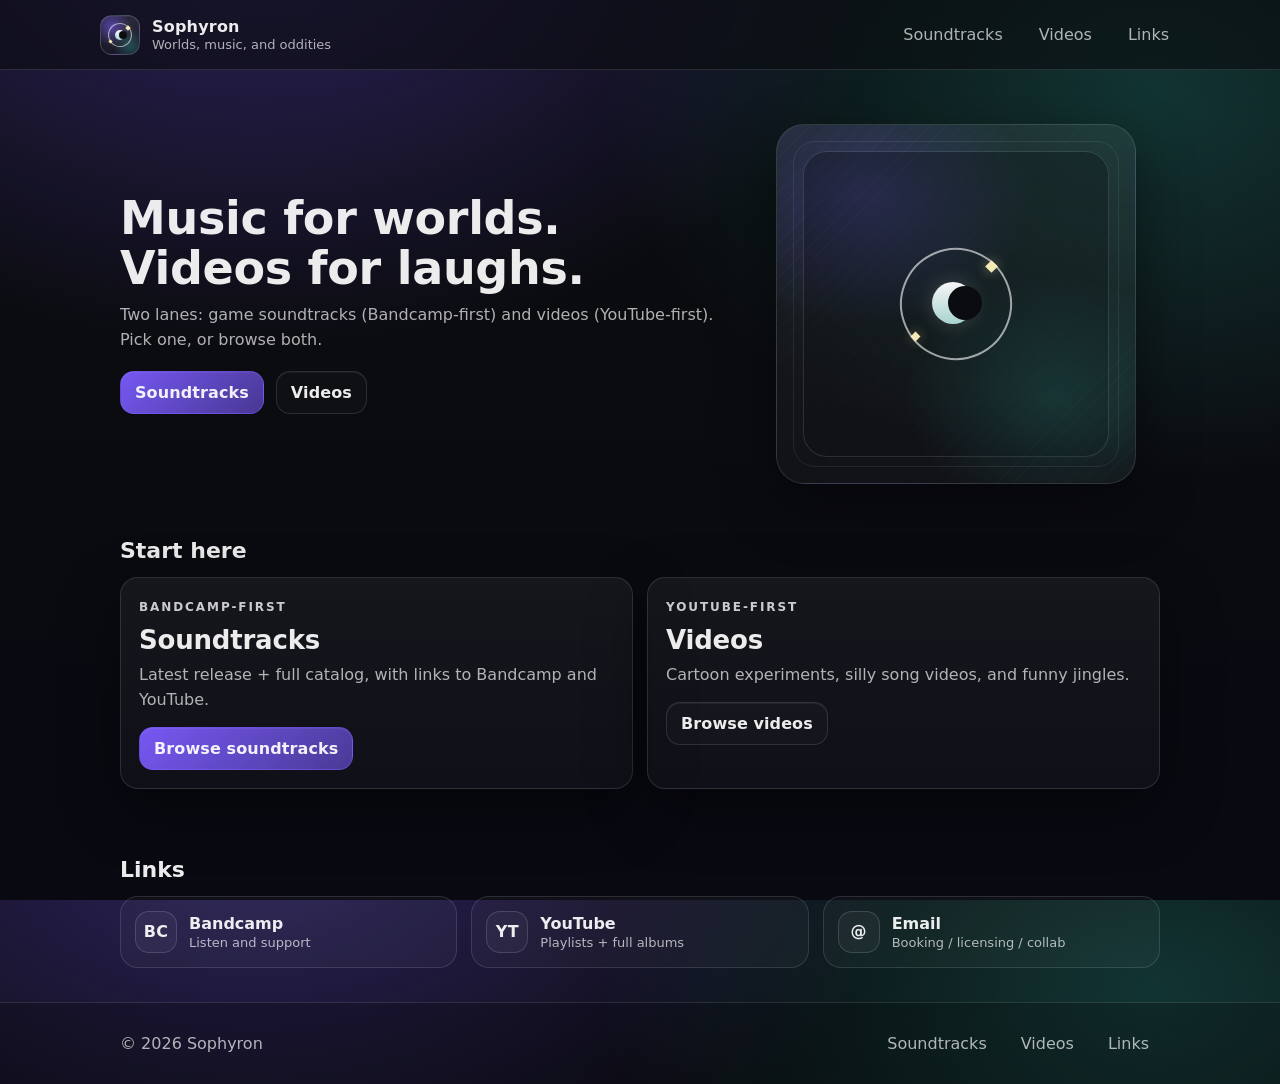
==== index.html @ 650008aa "Cleanup of temp/debug text" ====
<!doctype html>
<html lang="en">
  <head>
    <meta charset="utf-8" />
    <meta name="viewport" content="width=device-width, initial-scale=1" />
    <title>Sophyron — Creator Hub</title>
    <meta
      name="description"
      content="A small creator hub for soundtracks and videos. Find the latest release, browse the catalog, and watch experiments, songs, and jingles."
    />

    <meta property="og:title" content="Sophyron — Creator Hub" />
    <meta
      property="og:description"
      content="A small creator hub for soundtracks and videos. Find the latest release, browse the catalog, and watch experiments, songs, and jingles."
    />
    <meta property="og:type" content="website" />
    <meta property="og:image" content="assets/og-image.svg" />

    <link rel="icon" href="assets/favicon.svg" />
    <link rel="stylesheet" href="styles.css" />
  </head>
  <body>
    <a class="skip-link" href="#main">Skip to content</a>

    <header class="site-header">
      <div class="container header-inner">
        <div class="brand">
          <div class="brand-mark" aria-hidden="true">
            <span class="brand-glyph">
              <span class="brand-glyph-orbit"></span>
              <span class="brand-glyph-moon"></span>
              <span class="brand-glyph-star brand-glyph-star-a"></span>
              <span class="brand-glyph-star brand-glyph-star-b"></span>
            </span>
          </div>
          <div class="brand-text">
            <div class="brand-name">Sophyron</div>
            <div class="brand-tagline">Worlds, music, and oddities</div>
          </div>
        </div>

        <nav class="top-nav" aria-label="Primary">
          <a href="soundtracks.html">Soundtracks</a>
          <a href="videos.html">Videos</a>
          <a href="#links">Links</a>
        </nav>
      </div>
    </header>

    <main id="main">
      <section class="hero">
        <div class="container hero-inner">
          <div class="hero-copy">
            <h1>Music for worlds. Videos for laughs.</h1>
            <p class="lede">
              Two lanes: game soundtracks (Bandcamp-first) and videos
              (YouTube-first). Pick one, or browse both.
            </p>

            <div class="hero-ctas">
              <a class="btn btn-primary" href="soundtracks.html">Soundtracks</a>
              <a class="btn btn-ghost" href="videos.html">Videos</a>
            </div>
          </div>

          <div class="hero-art" aria-hidden="true">
            <div class="hero-art-card hero-emblem-card">
              <div class="hero-emblem-frame hero-emblem-frame-visual">
                <div class="hero-emblem-glyph">
                  <span class="hero-emblem-orbit"></span>
                  <span class="hero-emblem-moon"></span>
                  <span class="hero-emblem-star hero-emblem-star-a"></span>
                  <span class="hero-emblem-star hero-emblem-star-b"></span>
                </div>
              </div>
            </div>
          </div>
        </div>
      </section>

      <section class="section">
        <div class="container">
          <div class="section-head">
            <h2>Start here</h2>
          </div>

          <div class="grid grid-2">
            <a class="hub-tile" href="soundtracks.html">
              <div class="hub-kicker">Bandcamp-first</div>
              <div class="hub-title">Soundtracks</div>
              <div class="hub-sub muted">
                Latest release + full catalog, with links to Bandcamp and YouTube.
              </div>
              <div class="hub-cta">
                <span class="btn btn-primary">Browse soundtracks</span>
              </div>
            </a>

            <a class="hub-tile" href="videos.html">
              <div class="hub-kicker">YouTube-first</div>
              <div class="hub-title">Videos</div>
              <div class="hub-sub muted">
                Cartoon experiments, silly song videos, and funny jingles.
              </div>
              <div class="hub-cta">
                <span class="btn btn-ghost">Browse videos</span>
              </div>
            </a>
          </div>
        </div>
      </section>

      <section id="links" class="section">
        <div class="container">
          <div class="section-head">
            <h2>Links</h2>
          </div>

          <div class="links">
            <a
              class="link-tile"
              href="https://sophyron.bandcamp.com/album/summon-seas-ost"
              target="_blank"
              rel="noreferrer"
            >
              <span class="link-icon" aria-hidden="true">BC</span>
              <span class="link-text">
                <span class="link-title">Bandcamp</span>
                <span class="link-sub muted">Listen and support</span>
              </span>
            </a>
            <a
              class="link-tile"
              href="https://www.youtube.com/watch?v=ErWR7-lWppQ"
              target="_blank"
              rel="noreferrer"
            >
              <span class="link-icon" aria-hidden="true">YT</span>
              <span class="link-text">
                <span class="link-title">YouTube</span>
                <span class="link-sub muted">Playlists + full albums</span>
              </span>
            </a>
            <a class="link-tile" href="mailto:sophyron.creations@gmail.com">
              <span class="link-icon" aria-hidden="true">@</span>
              <span class="link-text">
                <span class="link-title">Email</span>
                <span class="link-sub muted">Booking / licensing / collab</span>
              </span>
            </a>
          </div>
        </div>
      </section>
    </main>

    <footer class="site-footer">
      <div class="container footer-inner">
        <div class="muted">© <span id="year"></span> Sophyron</div>
        <div class="footer-mini-nav">
          <a href="soundtracks.html">Soundtracks</a>
          <a href="videos.html">Videos</a>
          <a href="#links">Links</a>
        </div>
      </div>
    </footer>

    <script>
      document.getElementById("year").textContent = new Date().getFullYear();
    </script>
  </body>
</html>
---- styles.css ----
:root {
  --bg: #0b0c10;
  --panel: rgba(255, 255, 255, 0.06);
  --panel-2: rgba(255, 255, 255, 0.09);
  --text: rgba(255, 255, 255, 0.92);
  --muted: rgba(255, 255, 255, 0.68);
  --line: rgba(255, 255, 255, 0.12);
  --accent: #7c5cff;
  --accent-2: #35d0ba;
  --shadow: 0 20px 60px rgba(0, 0, 0, 0.45);
  --radius: 18px;
  --radius-sm: 12px;
  --maxw: 1080px;
}

*,
*::before,
*::after {
  box-sizing: border-box;
}

html,
body {
  height: 100%;
}

body {
  margin: 0;
  font-family: ui-sans-serif, system-ui, -apple-system, Segoe UI, Roboto, Arial,
    "Apple Color Emoji", "Segoe UI Emoji";
  color: var(--text);
  background: radial-gradient(
      1200px 800px at 20% -10%,
      rgba(124, 92, 255, 0.35),
      transparent 55%
    ),
    radial-gradient(
      1000px 700px at 90% 10%,
      rgba(53, 208, 186, 0.22),
      transparent 55%
    ),
    linear-gradient(180deg, #07080b 0%, #0b0c10 40%, #080911 100%);
}

a {
  color: inherit;
  text-decoration: none;
}

.container {
  max-width: var(--maxw);
  margin: 0 auto;
  padding: 0 20px;
}

.skip-link {
  position: absolute;
  left: -999px;
  top: 12px;
  background: #111;
  border: 1px solid var(--line);
  padding: 10px 12px;
  border-radius: 10px;
}
.skip-link:focus {
  left: 12px;
  z-index: 10;
}

.site-header {
  position: sticky;
  top: 0;
  z-index: 5;
  backdrop-filter: blur(10px);
  background: rgba(11, 12, 16, 0.6);
  border-bottom: 1px solid var(--line);
}

.header-inner {
  display: flex;
  align-items: center;
  justify-content: space-between;
  gap: 18px;
  padding: 14px 0;
}

.brand {
  display: flex;
  align-items: center;
  gap: 12px;
  min-width: 240px;
}

.brand-mark {
  width: 40px;
  height: 40px;
  display: grid;
  place-items: center;
  border-radius: 12px;
  position: relative;
  overflow: hidden;
  background:
    radial-gradient(circle at 28% 28%, rgba(124, 92, 255, 0.55), transparent 48%),
    radial-gradient(circle at 76% 78%, rgba(53, 208, 186, 0.28), transparent 40%),
    linear-gradient(180deg, rgba(255, 255, 255, 0.09), rgba(255, 255, 255, 0.03));
  border: 1px solid rgba(255, 255, 255, 0.16);
  box-shadow: inset 0 1px 0 rgba(255, 255, 255, 0.06);
}

.brand-name {
  font-weight: 800;
  letter-spacing: 0.2px;
}

.brand-tagline {
  color: var(--muted);
  font-size: 13px;
  margin-top: 1px;
}

.brand-glyph,
.hero-emblem-glyph {
  position: relative;
  display: block;
}

.brand-glyph {
  width: 24px;
  height: 24px;
}

.brand-glyph-orbit,
.hero-emblem-orbit {
  position: absolute;
  inset: 0;
  border-radius: 999px;
  border: 1.5px solid rgba(255, 255, 255, 0.68);
}

.brand-glyph-orbit {
  transform: rotate(-22deg);
  opacity: 0.82;
}

.brand-glyph-moon,
.hero-emblem-moon {
  position: absolute;
  border-radius: 999px;
  background: linear-gradient(180deg, rgba(255, 255, 255, 0.96), rgba(201, 252, 245, 0.82));
  box-shadow: 0 0 20px rgba(255, 255, 255, 0.18);
}

.brand-glyph-moon {
  width: 10px;
  height: 10px;
  left: 7px;
  top: 7px;
}

.brand-glyph-moon::after,
.hero-emblem-moon::after {
  content: "";
  position: absolute;
  border-radius: 999px;
  background: #0b0c10;
}

.brand-glyph-moon::after {
  width: 8px;
  height: 8px;
  left: 4px;
  top: 1px;
}

.brand-glyph-star,
.hero-emblem-star {
  position: absolute;
  width: 4px;
  height: 4px;
  background: rgba(255, 244, 189, 0.95);
  transform: rotate(45deg);
  box-shadow: 0 0 12px rgba(255, 244, 189, 0.45);
}

.brand-glyph-star-a {
  top: 3px;
  right: 2px;
}

.brand-glyph-star-b {
  left: 1px;
  bottom: 4px;
  width: 3px;
  height: 3px;
}

.top-nav {
  display: flex;
  align-items: center;
  gap: 14px;
}
.top-nav a {
  padding: 10px 10px;
  border-radius: 12px;
  color: var(--muted);
  border: 1px solid transparent;
}
.top-nav a:hover {
  color: var(--text);
  border-color: var(--line);
  background: rgba(255, 255, 255, 0.04);
}

.hero {
  padding: 54px 0 20px;
}
.hero-inner {
  display: grid;
  grid-template-columns: 1.2fr 0.8fr;
  gap: 22px;
  align-items: center;
}
.hero h1 {
  margin: 0 0 10px;
  font-size: clamp(30px, 4vw, 46px);
  line-height: 1.08;
  letter-spacing: -0.3px;
}
.lede {
  margin: 0 0 18px;
  color: var(--muted);
  font-size: 16px;
  line-height: 1.55;
  max-width: 62ch;
}

.hero-ctas {
  display: flex;
  gap: 12px;
  flex-wrap: wrap;
}

.btn {
  display: inline-flex;
  align-items: center;
  justify-content: center;
  padding: 11px 14px;
  border-radius: 14px;
  border: 1px solid var(--line);
  background: rgba(255, 255, 255, 0.04);
  box-shadow: 0 1px 0 rgba(255, 255, 255, 0.05) inset;
  transition: transform 120ms ease, background 120ms ease, border-color 120ms ease;
  font-weight: 650;
  letter-spacing: 0.1px;
}
.btn:hover {
  transform: translateY(-1px);
  background: rgba(255, 255, 255, 0.07);
  border-color: rgba(255, 255, 255, 0.18);
}
.btn:active {
  transform: translateY(0);
}

.btn-primary {
  border-color: rgba(124, 92, 255, 0.45);
  background: linear-gradient(
    135deg,
    rgba(124, 92, 255, 0.95),
    rgba(124, 92, 255, 0.55)
  );
}
.btn-primary:hover {
  border-color: rgba(124, 92, 255, 0.75);
  background: linear-gradient(
    135deg,
    rgba(124, 92, 255, 1),
    rgba(124, 92, 255, 0.62)
  );
}

.btn-ghost {
  background: rgba(255, 255, 255, 0.02);
}

.hero-art {
  display: grid;
  place-items: center;
}
.hero-art-card {
  position: relative;
  width: min(360px, 100%);
  aspect-ratio: 1 / 1;
  border-radius: 28px;
  border: 1px solid var(--line);
  background: rgba(255, 255, 255, 0.04);
  box-shadow: var(--shadow);
  overflow: hidden;
}

.hero-emblem-card {
  display: grid;
  place-items: center;
  padding: 26px;
  background:
    radial-gradient(280px 220px at 24% 20%, rgba(124, 92, 255, 0.26), transparent 60%),
    radial-gradient(280px 220px at 78% 76%, rgba(53, 208, 186, 0.18), transparent 54%),
    linear-gradient(180deg, rgba(255, 255, 255, 0.06), rgba(255, 255, 255, 0.03));
}

.hero-emblem-card::before {
  content: "";
  position: absolute;
  inset: 16px;
  border-radius: 22px;
  border: 1px solid rgba(255, 255, 255, 0.08);
  pointer-events: none;
}

.hero-emblem-card::after {
  content: "";
  position: absolute;
  inset: 0;
  background:
    linear-gradient(135deg, rgba(255, 255, 255, 0.06), transparent 30%),
    repeating-linear-gradient(
      135deg,
      rgba(255, 255, 255, 0.05) 0px,
      rgba(255, 255, 255, 0.05) 1px,
      transparent 1px,
      transparent 12px
    );
  opacity: 0.32;
  pointer-events: none;
}

.hero-emblem-frame {
  position: relative;
  z-index: 1;
  width: 100%;
  height: 100%;
  display: grid;
  align-content: center;
  justify-items: center;
  text-align: center;
  gap: 14px;
  padding: 22px;
  border-radius: 24px;
  border: 1px solid rgba(255, 255, 255, 0.12);
  background: linear-gradient(180deg, rgba(6, 8, 12, 0.28), rgba(6, 8, 12, 0.1));
}

.hero-emblem-frame-visual {
  place-items: center;
}

.hero-emblem-glyph {
  width: 112px;
  height: 112px;
}

.hero-emblem-orbit {
  transform: rotate(-24deg);
  border-width: 2px;
  opacity: 0.88;
}

.hero-emblem-moon {
  width: 42px;
  height: 42px;
  left: 32px;
  top: 34px;
}

.hero-emblem-moon::after {
  width: 34px;
  height: 34px;
  left: 16px;
  top: 4px;
}

.hero-emblem-star {
  width: 9px;
  height: 9px;
}

.hero-emblem-star-a {
  right: 16px;
  top: 14px;
}

.hero-emblem-star-b {
  left: 12px;
  bottom: 20px;
  width: 7px;
  height: 7px;
}


.section {
  padding: 34px 0;
}
.section-head {
  margin-bottom: 14px;
}
.section-head h2 {
  margin: 0 0 6px;
  font-size: 22px;
}
.muted {
  color: var(--muted);
}
.mono {
  font-family: ui-monospace, SFMono-Regular, Menlo, Monaco, Consolas,
    "Liberation Mono", "Courier New", monospace;
  font-size: 0.95em;
}

.featured {
  display: grid;
  grid-template-columns: 0.9fr 1.1fr;
  gap: 18px;
  padding: 16px;
  border-radius: var(--radius);
  border: 1px solid var(--line);
  background: linear-gradient(180deg, rgba(255, 255, 255, 0.05), rgba(255, 255, 255, 0.03));
  box-shadow: var(--shadow);
}

.cover {
  border-radius: 16px;
  border: 1px solid rgba(255, 255, 255, 0.14);
  overflow: hidden;
  background: rgba(255, 255, 255, 0.03);
}
.cover img {
  display: block;
  width: 100%;
  height: 100%;
  object-fit: cover;
}

.kicker {
  display: inline-flex;
  align-items: center;
  gap: 8px;
  color: rgba(255, 255, 255, 0.78);
  font-weight: 700;
  font-size: 12px;
  letter-spacing: 0.16em;
  text-transform: uppercase;
}
.featured-title {
  margin: 8px 0 8px;
  font-size: 28px;
  letter-spacing: -0.2px;
}
.featured-blurb {
  margin: 0 0 14px;
  color: var(--muted);
  line-height: 1.55;
}

.meta-row {
  display: grid;
  grid-template-columns: repeat(3, minmax(0, 1fr));
  gap: 10px;
  margin-bottom: 14px;
}
.meta {
  padding: 10px 10px;
  border-radius: 14px;
  border: 1px solid rgba(255, 255, 255, 0.12);
  background: rgba(255, 255, 255, 0.03);
}
.meta-label {
  font-size: 12px;
  color: var(--muted);
}
.meta-value {
  margin-top: 4px;
  font-weight: 700;
}

.cta-row {
  display: flex;
  gap: 12px;
  flex-wrap: wrap;
}

.note {
  margin-top: 12px;
  font-size: 13px;
}
code {
  font-family: ui-monospace, SFMono-Regular, Menlo, Monaco, Consolas,
    "Liberation Mono", "Courier New", monospace;
  font-size: 0.95em;
  padding: 2px 6px;
  border-radius: 10px;
  border: 1px solid rgba(255, 255, 255, 0.14);
  background: rgba(0, 0, 0, 0.22);
}

.grid {
  display: grid;
  grid-template-columns: repeat(3, minmax(0, 1fr));
  gap: 14px;
}
.grid-2 {
  grid-template-columns: repeat(2, minmax(0, 1fr));
}

.hub-tile {
  display: block;
  padding: 18px 18px;
  border-radius: var(--radius);
  border: 1px solid var(--line);
  background: linear-gradient(180deg, rgba(255, 255, 255, 0.05), rgba(255, 255, 255, 0.03));
  box-shadow: var(--shadow);
  transition: transform 120ms ease, border-color 120ms ease, background 120ms ease;
}
.hub-tile:hover {
  transform: translateY(-2px);
  border-color: rgba(255, 255, 255, 0.18);
  background: rgba(255, 255, 255, 0.06);
}
.hub-kicker {
  display: inline-flex;
  align-items: center;
  gap: 8px;
  color: rgba(255, 255, 255, 0.78);
  font-weight: 700;
  font-size: 12px;
  letter-spacing: 0.16em;
  text-transform: uppercase;
}
.hub-title {
  margin-top: 10px;
  font-size: 26px;
  font-weight: 850;
  letter-spacing: -0.2px;
}
.hub-sub {
  margin-top: 8px;
  line-height: 1.55;
  max-width: 60ch;
}
.hub-cta {
  margin-top: 14px;
}

.filter-row {
  display: flex;
  flex-wrap: wrap;
  gap: 10px;
  margin: 10px 0 16px;
}
.filter-chip {
  display: inline-flex;
  align-items: center;
  padding: 8px 12px;
  border-radius: 999px;
  border: 1px solid rgba(255, 255, 255, 0.14);
  background: rgba(255, 255, 255, 0.03);
  color: rgba(255, 255, 255, 0.84);
  font-weight: 650;
  font-size: 13px;
}
.filter-chip:hover {
  background: rgba(255, 255, 255, 0.06);
  border-color: rgba(255, 255, 255, 0.18);
}
.filter-chip.active {
  border-color: rgba(124, 92, 255, 0.7);
  background: rgba(124, 92, 255, 0.25);
}

.card {
  border-radius: var(--radius);
  border: 1px solid var(--line);
  background: rgba(255, 255, 255, 0.03);
  overflow: hidden;
  transition: transform 120ms ease, border-color 120ms ease, background 120ms ease;
}
.card:hover {
  transform: translateY(-2px);
  border-color: rgba(255, 255, 255, 0.18);
  background: rgba(255, 255, 255, 0.05);
}
.card-media {
  display: block;
  aspect-ratio: 1 / 1;
  background: rgba(255, 255, 255, 0.03);
}
.card-media img {
  width: 100%;
  height: 100%;
  object-fit: cover;
  display: block;
}
.card-body {
  padding: 12px 12px 14px;
}
.card-title {
  font-weight: 800;
}
.card-sub {
  margin-top: 4px;
  font-size: 13px;
}
.card-actions {
  margin-top: 10px;
  display: flex;
  gap: 8px;
  flex-wrap: wrap;
}
.chip {
  display: inline-flex;
  padding: 7px 10px;
  border-radius: 999px;
  border: 1px solid rgba(255, 255, 255, 0.14);
  background: rgba(255, 255, 255, 0.03);
  font-size: 13px;
  color: rgba(255, 255, 255, 0.84);
}
.chip:hover {
  background: rgba(255, 255, 255, 0.06);
}

.card-placeholder:hover {
  transform: none;
}
.placeholder-box {
  background: radial-gradient(
      300px 220px at 30% 30%,
      rgba(124, 92, 255, 0.25),
      transparent 60%
    ),
    radial-gradient(280px 220px at 70% 70%, rgba(53, 208, 186, 0.2), transparent 60%),
    rgba(255, 255, 255, 0.02);
  border-bottom: 1px solid var(--line);
}

.links {
  display: grid;
  grid-template-columns: repeat(3, minmax(0, 1fr));
  gap: 14px;
}
.link-tile {
  display: flex;
  align-items: center;
  gap: 12px;
  padding: 14px 14px;
  border-radius: var(--radius);
  border: 1px solid var(--line);
  background: rgba(255, 255, 255, 0.03);
  transition: transform 120ms ease, border-color 120ms ease, background 120ms ease;
}
.link-tile:hover {
  transform: translateY(-2px);
  border-color: rgba(255, 255, 255, 0.18);
  background: rgba(255, 255, 255, 0.05);
}
.link-icon {
  width: 42px;
  height: 42px;
  display: grid;
  place-items: center;
  border-radius: 14px;
  border: 1px solid rgba(255, 255, 255, 0.14);
  background: rgba(255, 255, 255, 0.04);
  font-weight: 900;
  letter-spacing: 0.4px;
}
.link-title {
  display: block;
  font-weight: 850;
}
.link-sub {
  display: block;
  margin-top: 2px;
  font-size: 13px;
}

.site-footer {
  border-top: 1px solid var(--line);
  background: rgba(0, 0, 0, 0.2);
  padding: 22px 0;
}
.footer-inner {
  display: flex;
  align-items: center;
  justify-content: space-between;
  gap: 14px;
}
.footer-mini-nav {
  display: flex;
  gap: 12px;
}
.footer-mini-nav a {
  color: var(--muted);
  padding: 8px 10px;
  border-radius: 12px;
  border: 1px solid transparent;
}
.footer-mini-nav a:hover {
  color: var(--text);
  border-color: var(--line);
  background: rgba(255, 255, 255, 0.04);
}

@media (max-width: 920px) {
  .hero-inner {
    grid-template-columns: 1fr;
  }
  .hero-art {
    order: -1;
  }
  .featured {
    grid-template-columns: 1fr;
  }
  .grid {
    grid-template-columns: repeat(2, minmax(0, 1fr));
  }
  .grid-2 {
    grid-template-columns: 1fr;
  }
  .links {
    grid-template-columns: 1fr;
  }
  .brand {
    min-width: 0;
  }
}

@media (max-width: 520px) {
  .grid {
    grid-template-columns: 1fr;
  }
  .meta-row {
    grid-template-columns: 1fr;
  }
}
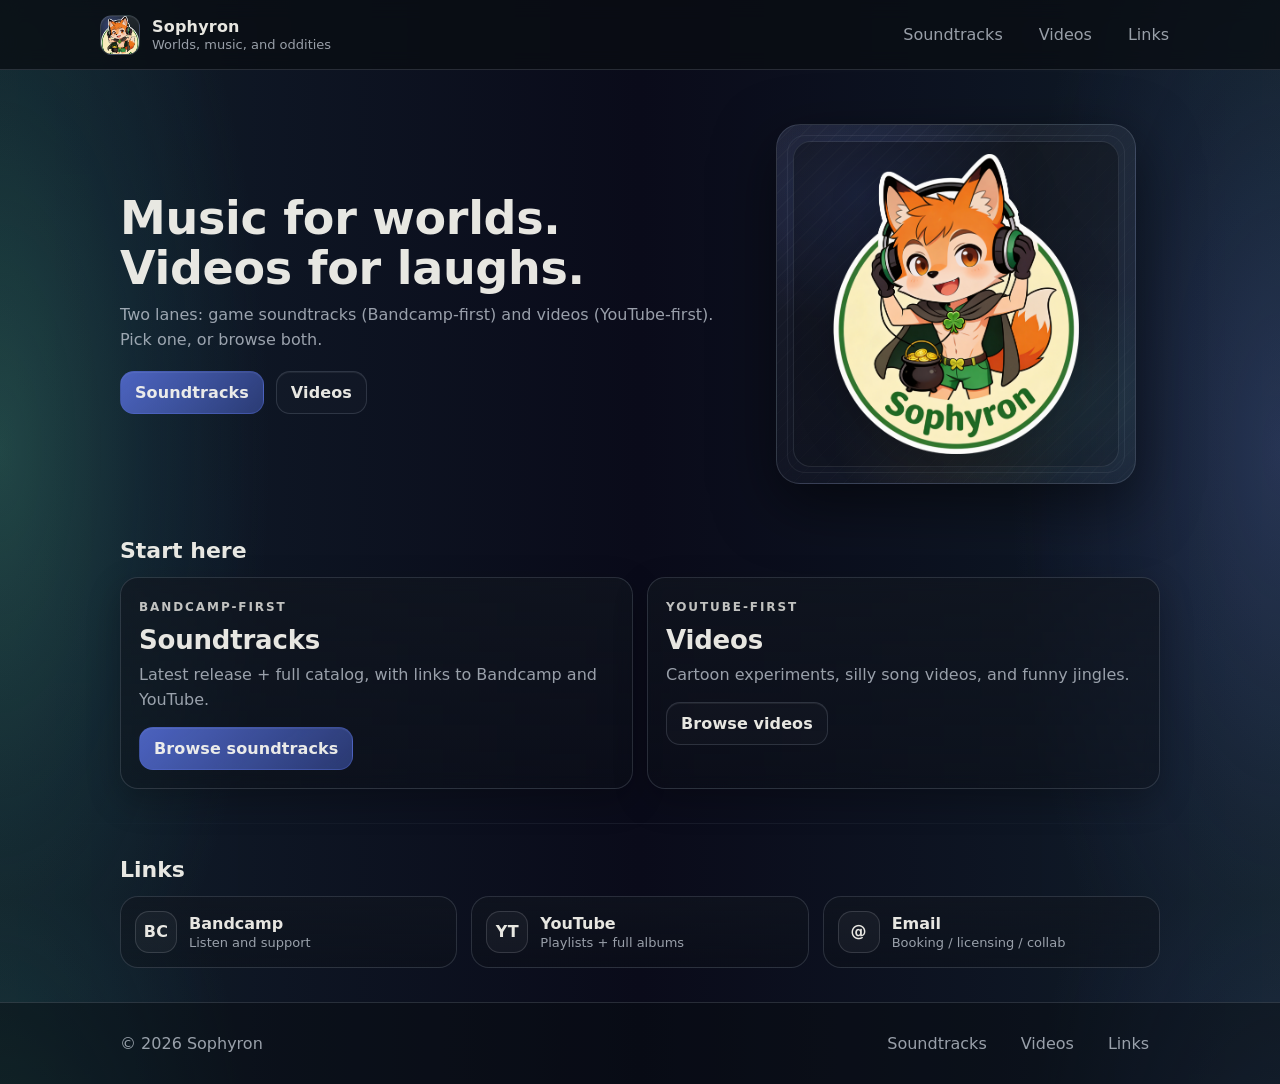
==== commit 12f6c27f: "Hero / Icon Branding 1st Pass" ====
--- a/index.html
+++ b/index.html
@@ -27,12 +27,11 @@
       <div class="container header-inner">
         <div class="brand">
           <div class="brand-mark" aria-hidden="true">
-            <span class="brand-glyph">
-              <span class="brand-glyph-orbit"></span>
-              <span class="brand-glyph-moon"></span>
-              <span class="brand-glyph-star brand-glyph-star-a"></span>
-              <span class="brand-glyph-star brand-glyph-star-b"></span>
-            </span>
+            <img
+              class="brand-icon-image js-brand-icon"
+              src="assets/branding/icons/01-january.png"
+              alt=""
+            />
           </div>
           <div class="brand-text">
             <div class="brand-name">Sophyron</div>
@@ -67,12 +66,11 @@
           <div class="hero-art" aria-hidden="true">
             <div class="hero-art-card hero-emblem-card">
               <div class="hero-emblem-frame hero-emblem-frame-visual">
-                <div class="hero-emblem-glyph">
-                  <span class="hero-emblem-orbit"></span>
-                  <span class="hero-emblem-moon"></span>
-                  <span class="hero-emblem-star hero-emblem-star-a"></span>
-                  <span class="hero-emblem-star hero-emblem-star-b"></span>
-                </div>
+                <img
+                  class="hero-brand-image js-brand-hero"
+                  src="assets/branding/hero/01-january.png"
+                  alt=""
+                />
               </div>
             </div>
           </div>
@@ -165,8 +163,6 @@
       </div>
     </footer>
 
-    <script>
-      document.getElementById("year").textContent = new Date().getFullYear();
-    </script>
+    <script src="main.js"></script>
   </body>
 </html>
--- a/styles.css
+++ b/styles.css
@@ -1,13 +1,53 @@
 :root {
-  --bg: #0b0c10;
-  --panel: rgba(255, 255, 255, 0.06);
-  --panel-2: rgba(255, 255, 255, 0.09);
-  --text: rgba(255, 255, 255, 0.92);
-  --muted: rgba(255, 255, 255, 0.68);
-  --line: rgba(255, 255, 255, 0.12);
-  --accent: #7c5cff;
-  --accent-2: #35d0ba;
-  --shadow: 0 20px 60px rgba(0, 0, 0, 0.45);
+  --bg: #0a0d12;
+  --bg-elevated: rgba(10, 13, 18, 0.78);
+  --bg-deep: #0a0d12;
+  --bg-deeper: #06080c;
+  --bg-deepest: #0d1118;
+  --surface: rgba(14, 18, 26, 0.38);
+  --surface-strong: rgba(18, 24, 34, 0.58);
+  --surface-hover: rgba(24, 31, 44, 0.56);
+  --panel: rgba(245, 248, 255, 0.06);
+  --panel-2: rgba(245, 248, 255, 0.1);
+  --panel-strong: rgba(245, 248, 255, 0.14);
+  --panel-soft: rgba(245, 248, 255, 0.04);
+  --panel-soft-2: rgba(245, 248, 255, 0.03);
+  --panel-soft-3: rgba(245, 248, 255, 0.02);
+  --panel-hover: rgba(245, 248, 255, 0.07);
+  --panel-hover-2: rgba(245, 248, 255, 0.06);
+  --text: rgba(245, 244, 238, 0.94);
+  --text-soft: rgba(245, 244, 238, 0.84);
+  --text-kicker: rgba(245, 244, 238, 0.78);
+  --muted: rgba(214, 221, 231, 0.7);
+  --line: rgba(197, 210, 227, 0.16);
+  --line-strong: rgba(197, 210, 227, 0.22);
+  --line-soft: rgba(197, 210, 227, 0.12);
+  --line-faint: rgba(197, 210, 227, 0.08);
+  --accent: #5067c8;
+  --accent-2: #4d9b8a;
+  --accent-warm: #d4bb72;
+  --accent-rgb: 80, 103, 200;
+  --accent-2-rgb: 77, 155, 138;
+  --accent-warm-rgb: 212, 187, 114;
+  --accent-glow: rgba(var(--accent-rgb), 0.3);
+  --accent-glow-strong: rgba(var(--accent-rgb), 0.52);
+  --accent-soft: rgba(var(--accent-rgb), 0.24);
+  --accent-border: rgba(var(--accent-rgb), 0.45);
+  --accent-border-strong: rgba(109, 132, 226, 0.78);
+  --accent-active: rgba(var(--accent-rgb), 0.72);
+  --accent-fill: rgba(var(--accent-rgb), 0.24);
+  --accent-2-glow: rgba(var(--accent-2-rgb), 0.18);
+  --accent-2-glow-strong: rgba(var(--accent-2-rgb), 0.24);
+  --accent-2-soft: rgba(var(--accent-2-rgb), 0.16);
+  --warm-glow: rgba(var(--accent-warm-rgb), 0.08);
+  --warm-soft: rgba(var(--accent-warm-rgb), 0.09);
+  --star: rgba(var(--accent-warm-rgb), 0.95);
+  --star-glow: rgba(var(--accent-warm-rgb), 0.45);
+  --moon-from: rgba(255, 252, 241, 0.96);
+  --moon-to: rgba(225, 240, 233, 0.82);
+  --moon-shadow: rgba(255, 255, 255, 0.18);
+  --scrim: rgba(0, 0, 0, 0.22);
+  --shadow: 0 20px 60px rgba(0, 0, 0, 0.5);
   --radius: 18px;
   --radius-sm: 12px;
   --maxw: 1080px;
@@ -29,17 +69,35 @@
   font-family: ui-sans-serif, system-ui, -apple-system, Segoe UI, Roboto, Arial,
     "Apple Color Emoji", "Segoe UI Emoji";
   color: var(--text);
-  background: radial-gradient(
-      1200px 800px at 20% -10%,
-      rgba(124, 92, 255, 0.35),
-      transparent 55%
+  background:
+    radial-gradient(
+      34% 120% at 0% 50%,
+      rgba(72, 164, 148, 0.28) 0%,
+      rgba(36, 98, 114, 0.16) 34%,
+      rgba(10, 13, 18, 0) 62%
     ),
     radial-gradient(
-      1000px 700px at 90% 10%,
-      rgba(53, 208, 186, 0.22),
-      transparent 55%
+      34% 120% at 100% 50%,
+      rgba(104, 112, 224, 0.24) 0%,
+      rgba(64, 70, 156, 0.13) 34%,
+      rgba(10, 13, 18, 0) 62%
     ),
-    linear-gradient(180deg, #07080b 0%, #0b0c10 40%, #080911 100%);
+    linear-gradient(
+      90deg,
+      rgba(18, 34, 40, 0.96) 0%,
+      rgba(14, 22, 36, 0.99) 20%,
+      rgba(10, 11, 26, 1) 50%,
+      rgba(14, 22, 36, 0.99) 80%,
+      rgba(18, 34, 40, 0.96) 100%
+    ),
+    linear-gradient(
+      180deg,
+      rgba(108, 126, 214, 0.08) 0%,
+      rgba(64, 112, 162, 0.04) 26%,
+      rgba(74, 54, 148, 0.06) 62%,
+      rgba(14, 18, 32, 0) 100%
+    ),
+    linear-gradient(180deg, #06080d 0%, #0a0d16 44%, #0f1124 100%);
 }
 
 a {
@@ -57,7 +115,7 @@
   position: absolute;
   left: -999px;
   top: 12px;
-  background: #111;
+  background: var(--bg-elevated);
   border: 1px solid var(--line);
   padding: 10px 12px;
   border-radius: 10px;
@@ -72,7 +130,7 @@
   top: 0;
   z-index: 5;
   backdrop-filter: blur(10px);
-  background: rgba(11, 12, 16, 0.6);
+  background: var(--bg-elevated);
   border-bottom: 1px solid var(--line);
 }
 
@@ -100,16 +158,23 @@
   position: relative;
   overflow: hidden;
   background:
-    radial-gradient(circle at 28% 28%, rgba(124, 92, 255, 0.55), transparent 48%),
-    radial-gradient(circle at 76% 78%, rgba(53, 208, 186, 0.28), transparent 40%),
-    linear-gradient(180deg, rgba(255, 255, 255, 0.09), rgba(255, 255, 255, 0.03));
-  border: 1px solid rgba(255, 255, 255, 0.16);
-  box-shadow: inset 0 1px 0 rgba(255, 255, 255, 0.06);
+    radial-gradient(circle at 28% 28%, var(--accent-glow-strong), transparent 48%),
+    radial-gradient(circle at 76% 78%, var(--accent-2-glow-strong), transparent 40%),
+    linear-gradient(180deg, var(--panel-2), var(--panel-soft-2));
+  border: 1px solid var(--line);
+  box-shadow: inset 0 1px 0 var(--panel);
 }
 
 .brand-name {
   font-weight: 800;
   letter-spacing: 0.2px;
+}
+
+.brand-icon-image {
+  width: 100%;
+  height: 100%;
+  display: block;
+  object-fit: contain;
 }
 
 .brand-tagline {
@@ -134,7 +199,7 @@
   position: absolute;
   inset: 0;
   border-radius: 999px;
-  border: 1.5px solid rgba(255, 255, 255, 0.68);
+  border: 1.5px solid rgba(245, 244, 238, 0.68);
 }
 
 .brand-glyph-orbit {
@@ -146,8 +211,8 @@
 .hero-emblem-moon {
   position: absolute;
   border-radius: 999px;
-  background: linear-gradient(180deg, rgba(255, 255, 255, 0.96), rgba(201, 252, 245, 0.82));
-  box-shadow: 0 0 20px rgba(255, 255, 255, 0.18);
+  background: linear-gradient(180deg, var(--moon-from), var(--moon-to));
+  box-shadow: 0 0 20px var(--moon-shadow);
 }
 
 .brand-glyph-moon {
@@ -162,7 +227,7 @@
   content: "";
   position: absolute;
   border-radius: 999px;
-  background: #0b0c10;
+  background: var(--bg);
 }
 
 .brand-glyph-moon::after {
@@ -177,9 +242,9 @@
   position: absolute;
   width: 4px;
   height: 4px;
-  background: rgba(255, 244, 189, 0.95);
+  background: var(--star);
   transform: rotate(45deg);
-  box-shadow: 0 0 12px rgba(255, 244, 189, 0.45);
+  box-shadow: 0 0 12px var(--star-glow);
 }
 
 .brand-glyph-star-a {
@@ -208,7 +273,7 @@
 .top-nav a:hover {
   color: var(--text);
   border-color: var(--line);
-  background: rgba(255, 255, 255, 0.04);
+  background: var(--panel-soft);
 }
 
 .hero {
@@ -247,40 +312,40 @@
   padding: 11px 14px;
   border-radius: 14px;
   border: 1px solid var(--line);
-  background: rgba(255, 255, 255, 0.04);
-  box-shadow: 0 1px 0 rgba(255, 255, 255, 0.05) inset;
+  background: var(--panel-soft);
+  box-shadow: 0 1px 0 var(--panel) inset;
   transition: transform 120ms ease, background 120ms ease, border-color 120ms ease;
   font-weight: 650;
   letter-spacing: 0.1px;
 }
 .btn:hover {
   transform: translateY(-1px);
-  background: rgba(255, 255, 255, 0.07);
-  border-color: rgba(255, 255, 255, 0.18);
+  background: var(--panel-hover);
+  border-color: var(--line-strong);
 }
 .btn:active {
   transform: translateY(0);
 }
 
 .btn-primary {
-  border-color: rgba(124, 92, 255, 0.45);
+  border-color: var(--accent-border);
   background: linear-gradient(
     135deg,
-    rgba(124, 92, 255, 0.95),
-    rgba(124, 92, 255, 0.55)
+    rgba(var(--accent-rgb), 0.95),
+    rgba(62, 84, 170, 0.6)
   );
 }
 .btn-primary:hover {
-  border-color: rgba(124, 92, 255, 0.75);
+  border-color: var(--accent-border-strong);
   background: linear-gradient(
     135deg,
-    rgba(124, 92, 255, 1),
-    rgba(124, 92, 255, 0.62)
+    rgba(95, 118, 214, 1),
+    rgba(71, 93, 183, 0.68)
   );
 }
 
 .btn-ghost {
-  background: rgba(255, 255, 255, 0.02);
+  background: var(--panel-soft-3);
 }
 
 .hero-art {
@@ -291,9 +356,10 @@
   position: relative;
   width: min(360px, 100%);
   aspect-ratio: 1 / 1;
-  border-radius: 28px;
+  border-radius: 24px;
   border: 1px solid var(--line);
-  background: rgba(255, 255, 255, 0.04);
+  background: var(--surface);
+  backdrop-filter: blur(10px);
   box-shadow: var(--shadow);
   overflow: hidden;
 }
@@ -301,19 +367,20 @@
 .hero-emblem-card {
   display: grid;
   place-items: center;
-  padding: 26px;
+  padding: 16px;
   background:
-    radial-gradient(280px 220px at 24% 20%, rgba(124, 92, 255, 0.26), transparent 60%),
-    radial-gradient(280px 220px at 78% 76%, rgba(53, 208, 186, 0.18), transparent 54%),
-    linear-gradient(180deg, rgba(255, 255, 255, 0.06), rgba(255, 255, 255, 0.03));
+    radial-gradient(280px 220px at 24% 20%, var(--accent-soft), transparent 60%),
+    radial-gradient(280px 220px at 78% 76%, var(--accent-2-soft), transparent 54%),
+    radial-gradient(200px 180px at 50% 88%, var(--warm-soft), transparent 60%),
+    linear-gradient(180deg, var(--panel), var(--panel-soft-2));
 }
 
 .hero-emblem-card::before {
   content: "";
   position: absolute;
-  inset: 16px;
-  border-radius: 22px;
-  border: 1px solid rgba(255, 255, 255, 0.08);
+  inset: 10px;
+  border-radius: 18px;
+  border: 1px solid var(--line-faint);
   pointer-events: none;
 }
 
@@ -322,14 +389,8 @@
   position: absolute;
   inset: 0;
   background:
-    linear-gradient(135deg, rgba(255, 255, 255, 0.06), transparent 30%),
-    repeating-linear-gradient(
-      135deg,
-      rgba(255, 255, 255, 0.05) 0px,
-      rgba(255, 255, 255, 0.05) 1px,
-      transparent 1px,
-      transparent 12px
-    );
+    linear-gradient(135deg, var(--panel), transparent 30%),
+    repeating-linear-gradient(135deg, var(--panel) 0px, var(--panel) 1px, transparent 1px, transparent 12px);
   opacity: 0.32;
   pointer-events: none;
 }
@@ -343,15 +404,25 @@
   align-content: center;
   justify-items: center;
   text-align: center;
-  gap: 14px;
-  padding: 22px;
-  border-radius: 24px;
-  border: 1px solid rgba(255, 255, 255, 0.12);
-  background: linear-gradient(180deg, rgba(6, 8, 12, 0.28), rgba(6, 8, 12, 0.1));
+  gap: 10px;
+  padding: 12px;
+  border-radius: 18px;
+  border: 1px solid var(--line-soft);
+  background: linear-gradient(180deg, rgba(6, 8, 12, 0.36), rgba(6, 8, 12, 0.16));
 }
 
 .hero-emblem-frame-visual {
   place-items: center;
+}
+
+.hero-brand-image {
+  width: min(100%, 324px);
+  aspect-ratio: 1 / 1;
+  max-height: 100%;
+  display: block;
+  object-fit: contain;
+  border-radius: 18%;
+  filter: drop-shadow(0 14px 24px rgba(0, 0, 0, 0.24));
 }
 
 .hero-emblem-glyph {
@@ -399,6 +470,21 @@
 
 .section {
   padding: 34px 0;
+  position: relative;
+}
+
+.section::before {
+  content: "";
+  position: absolute;
+  left: 20px;
+  right: 20px;
+  top: 0;
+  height: 1px;
+  background: linear-gradient(90deg, transparent, var(--line-faint), transparent);
+}
+
+.hero + .section::before {
+  display: none;
 }
 .section-head {
   margin-bottom: 14px;
@@ -423,15 +509,16 @@
   padding: 16px;
   border-radius: var(--radius);
   border: 1px solid var(--line);
-  background: linear-gradient(180deg, rgba(255, 255, 255, 0.05), rgba(255, 255, 255, 0.03));
+  background: linear-gradient(180deg, rgba(18, 24, 34, 0.78), rgba(13, 17, 24, 0.62));
+  backdrop-filter: blur(8px);
   box-shadow: var(--shadow);
 }
 
 .cover {
   border-radius: 16px;
-  border: 1px solid rgba(255, 255, 255, 0.14);
+  border: 1px solid var(--panel-strong);
   overflow: hidden;
-  background: rgba(255, 255, 255, 0.03);
+  background: var(--panel-soft-2);
 }
 .cover img {
   display: block;
@@ -444,7 +531,7 @@
   display: inline-flex;
   align-items: center;
   gap: 8px;
-  color: rgba(255, 255, 255, 0.78);
+  color: var(--text-kicker);
   font-weight: 700;
   font-size: 12px;
   letter-spacing: 0.16em;
@@ -470,8 +557,8 @@
 .meta {
   padding: 10px 10px;
   border-radius: 14px;
-  border: 1px solid rgba(255, 255, 255, 0.12);
-  background: rgba(255, 255, 255, 0.03);
+  border: 1px solid var(--line-soft);
+  background: var(--panel-soft-2);
 }
 .meta-label {
   font-size: 12px;
@@ -498,8 +585,8 @@
   font-size: 0.95em;
   padding: 2px 6px;
   border-radius: 10px;
-  border: 1px solid rgba(255, 255, 255, 0.14);
-  background: rgba(0, 0, 0, 0.22);
+  border: 1px solid var(--panel-strong);
+  background: var(--scrim);
 }
 
 .grid {
@@ -516,20 +603,21 @@
   padding: 18px 18px;
   border-radius: var(--radius);
   border: 1px solid var(--line);
-  background: linear-gradient(180deg, rgba(255, 255, 255, 0.05), rgba(255, 255, 255, 0.03));
-  box-shadow: var(--shadow);
+  background: linear-gradient(180deg, rgba(17, 22, 31, 0.7), rgba(12, 16, 23, 0.42));
+  backdrop-filter: blur(8px);
+  box-shadow: 0 12px 34px rgba(0, 0, 0, 0.24);
   transition: transform 120ms ease, border-color 120ms ease, background 120ms ease;
 }
 .hub-tile:hover {
   transform: translateY(-2px);
-  border-color: rgba(255, 255, 255, 0.18);
-  background: rgba(255, 255, 255, 0.06);
+  border-color: var(--line-strong);
+  background: linear-gradient(180deg, rgba(24, 31, 44, 0.8), rgba(14, 19, 28, 0.54));
 }
 .hub-kicker {
   display: inline-flex;
   align-items: center;
   gap: 8px;
-  color: rgba(255, 255, 255, 0.78);
+  color: var(--text-kicker);
   font-weight: 700;
   font-size: 12px;
   letter-spacing: 0.16em;
@@ -561,37 +649,37 @@
   align-items: center;
   padding: 8px 12px;
   border-radius: 999px;
-  border: 1px solid rgba(255, 255, 255, 0.14);
-  background: rgba(255, 255, 255, 0.03);
-  color: rgba(255, 255, 255, 0.84);
+  border: 1px solid var(--panel-strong);
+  background: var(--panel-soft-2);
+  color: var(--text-soft);
   font-weight: 650;
   font-size: 13px;
 }
 .filter-chip:hover {
-  background: rgba(255, 255, 255, 0.06);
-  border-color: rgba(255, 255, 255, 0.18);
+  background: var(--panel-hover-2);
+  border-color: var(--line-strong);
 }
 .filter-chip.active {
-  border-color: rgba(124, 92, 255, 0.7);
-  background: rgba(124, 92, 255, 0.25);
+  border-color: var(--accent-active);
+  background: var(--accent-fill);
 }
 
 .card {
   border-radius: var(--radius);
   border: 1px solid var(--line);
-  background: rgba(255, 255, 255, 0.03);
+  background: linear-gradient(180deg, rgba(17, 22, 31, 0.62), rgba(12, 16, 23, 0.38));
   overflow: hidden;
   transition: transform 120ms ease, border-color 120ms ease, background 120ms ease;
 }
 .card:hover {
   transform: translateY(-2px);
-  border-color: rgba(255, 255, 255, 0.18);
-  background: rgba(255, 255, 255, 0.05);
+  border-color: var(--line-strong);
+  background: linear-gradient(180deg, rgba(22, 28, 40, 0.72), rgba(14, 19, 28, 0.46));
 }
 .card-media {
   display: block;
   aspect-ratio: 1 / 1;
-  background: rgba(255, 255, 255, 0.03);
+  background: rgba(10, 13, 18, 0.46);
 }
 .card-media img {
   width: 100%;
@@ -619,13 +707,13 @@
   display: inline-flex;
   padding: 7px 10px;
   border-radius: 999px;
-  border: 1px solid rgba(255, 255, 255, 0.14);
-  background: rgba(255, 255, 255, 0.03);
+  border: 1px solid var(--panel-strong);
+  background: var(--panel-soft-2);
   font-size: 13px;
-  color: rgba(255, 255, 255, 0.84);
+  color: var(--text-soft);
 }
 .chip:hover {
-  background: rgba(255, 255, 255, 0.06);
+  background: var(--panel-hover-2);
 }
 
 .card-placeholder:hover {
@@ -634,11 +722,11 @@
 .placeholder-box {
   background: radial-gradient(
       300px 220px at 30% 30%,
-      rgba(124, 92, 255, 0.25),
+      var(--accent-soft),
       transparent 60%
     ),
-    radial-gradient(280px 220px at 70% 70%, rgba(53, 208, 186, 0.2), transparent 60%),
-    rgba(255, 255, 255, 0.02);
+    radial-gradient(280px 220px at 70% 70%, rgba(var(--accent-2-rgb), 0.2), transparent 60%),
+    var(--panel-soft-3);
   border-bottom: 1px solid var(--line);
 }
 
@@ -654,13 +742,13 @@
   padding: 14px 14px;
   border-radius: var(--radius);
   border: 1px solid var(--line);
-  background: rgba(255, 255, 255, 0.03);
+  background: linear-gradient(180deg, rgba(17, 22, 31, 0.62), rgba(12, 16, 23, 0.4));
   transition: transform 120ms ease, border-color 120ms ease, background 120ms ease;
 }
 .link-tile:hover {
   transform: translateY(-2px);
-  border-color: rgba(255, 255, 255, 0.18);
-  background: rgba(255, 255, 255, 0.05);
+  border-color: var(--line-strong);
+  background: linear-gradient(180deg, rgba(23, 29, 42, 0.72), rgba(14, 19, 28, 0.48));
 }
 .link-icon {
   width: 42px;
@@ -668,8 +756,8 @@
   display: grid;
   place-items: center;
   border-radius: 14px;
-  border: 1px solid rgba(255, 255, 255, 0.14);
-  background: rgba(255, 255, 255, 0.04);
+  border: 1px solid var(--panel-strong);
+  background: var(--panel-soft);
   font-weight: 900;
   letter-spacing: 0.4px;
 }
@@ -685,7 +773,7 @@
 
 .site-footer {
   border-top: 1px solid var(--line);
-  background: rgba(0, 0, 0, 0.2);
+  background: rgba(8, 11, 16, 0.46);
   padding: 22px 0;
 }
 .footer-inner {
@@ -707,7 +795,7 @@
 .footer-mini-nav a:hover {
   color: var(--text);
   border-color: var(--line);
-  background: rgba(255, 255, 255, 0.04);
+  background: var(--panel-soft);
 }
 
 @media (max-width: 920px) {
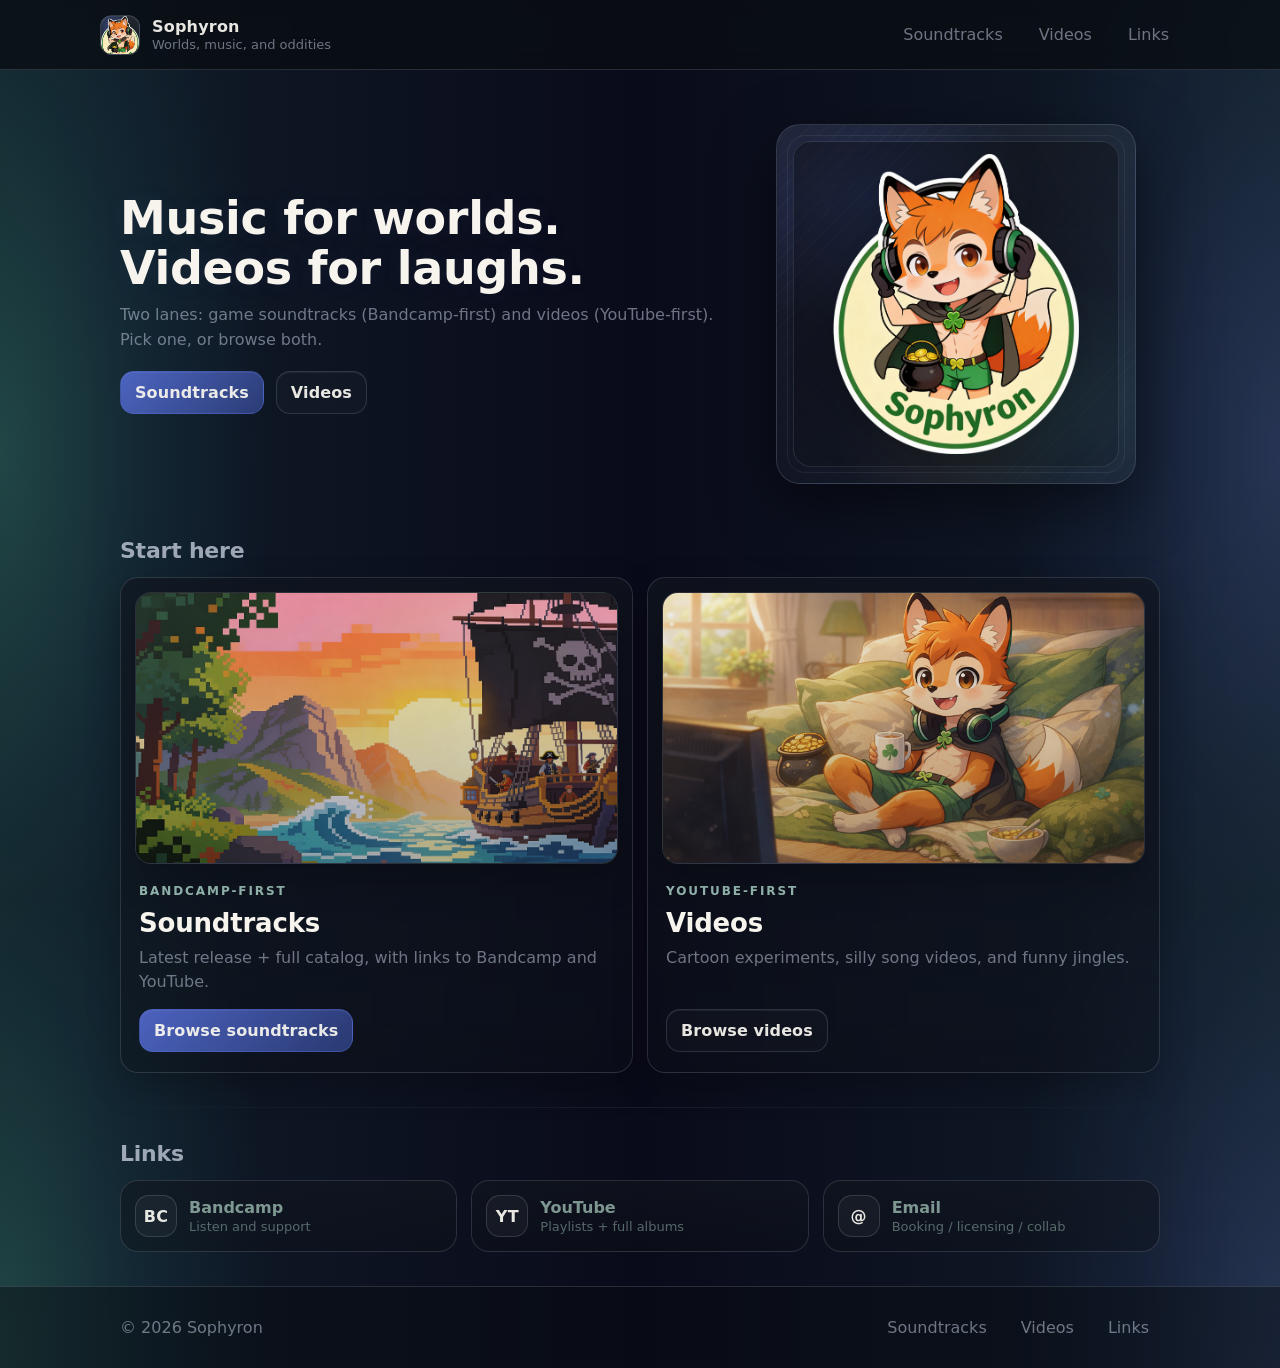
==== commit ba3a573c: "Test Of Category Styling" ====
--- a/index.html
+++ b/index.html
@@ -85,24 +85,42 @@
 
           <div class="grid grid-2">
             <a class="hub-tile" href="soundtracks.html">
-              <div class="hub-kicker">Bandcamp-first</div>
-              <div class="hub-title">Soundtracks</div>
-              <div class="hub-sub muted">
-                Latest release + full catalog, with links to Bandcamp and YouTube.
+              <div class="hub-scene">
+                <img
+                  class="hub-scene-image hub-scene-image-soundtracks"
+                  src="assets/branding/scenes/soundtracks.png"
+                  alt=""
+                />
               </div>
-              <div class="hub-cta">
-                <span class="btn btn-primary">Browse soundtracks</span>
+              <div class="hub-content">
+                <div class="hub-kicker">Bandcamp-first</div>
+                <div class="hub-title">Soundtracks</div>
+                <div class="hub-sub muted">
+                  Latest release + full catalog, with links to Bandcamp and YouTube.
+                </div>
+                <div class="hub-cta">
+                  <span class="btn btn-primary">Browse soundtracks</span>
+                </div>
               </div>
             </a>
 
             <a class="hub-tile" href="videos.html">
-              <div class="hub-kicker">YouTube-first</div>
-              <div class="hub-title">Videos</div>
-              <div class="hub-sub muted">
-                Cartoon experiments, silly song videos, and funny jingles.
+              <div class="hub-scene">
+                <img
+                  class="hub-scene-image hub-scene-image-videos"
+                  src="assets/branding/scenes/videos.png"
+                  alt=""
+                />
               </div>
-              <div class="hub-cta">
-                <span class="btn btn-ghost">Browse videos</span>
+              <div class="hub-content">
+                <div class="hub-kicker">YouTube-first</div>
+                <div class="hub-title">Videos</div>
+                <div class="hub-sub muted">
+                  Cartoon experiments, silly song videos, and funny jingles.
+                </div>
+                <div class="hub-cta">
+                  <span class="btn btn-ghost">Browse videos</span>
+                </div>
               </div>
             </a>
           </div>
--- a/styles.css
+++ b/styles.css
@@ -16,9 +16,12 @@
   --panel-hover: rgba(245, 248, 255, 0.07);
   --panel-hover-2: rgba(245, 248, 255, 0.06);
   --text: rgba(245, 244, 238, 0.94);
+  --text-hero: rgba(252, 249, 242, 0.98);
+  --text-section: rgba(214, 220, 234, 0.72);
   --text-soft: rgba(245, 244, 238, 0.84);
-  --text-kicker: rgba(245, 244, 238, 0.78);
-  --muted: rgba(214, 221, 231, 0.7);
+  --text-kicker: rgba(184, 227, 214, 0.82);
+  --muted: rgba(182, 192, 210, 0.58);
+  --text-contrast: rgba(197, 232, 221, 0.9);
   --line: rgba(197, 210, 227, 0.16);
   --line-strong: rgba(197, 210, 227, 0.22);
   --line-soft: rgba(197, 210, 227, 0.12);
@@ -290,6 +293,8 @@
   font-size: clamp(30px, 4vw, 46px);
   line-height: 1.08;
   letter-spacing: -0.3px;
+  color: var(--text-hero);
+  text-shadow: 0 0 22px rgba(116, 126, 216, 0.08);
 }
 .lede {
   margin: 0 0 18px;
@@ -492,6 +497,9 @@
 .section-head h2 {
   margin: 0 0 6px;
   font-size: 22px;
+  color: var(--text-section);
+  font-weight: 700;
+  letter-spacing: -0.01em;
 }
 .muted {
   color: var(--muted);
@@ -541,6 +549,7 @@
   margin: 8px 0 8px;
   font-size: 28px;
   letter-spacing: -0.2px;
+  color: var(--text-hero);
 }
 .featured-blurb {
   margin: 0 0 14px;
@@ -563,10 +572,12 @@
 .meta-label {
   font-size: 12px;
   color: var(--muted);
+  letter-spacing: 0.03em;
 }
 .meta-value {
   margin-top: 4px;
   font-weight: 700;
+  color: var(--text-soft);
 }
 
 .cta-row {
@@ -599,8 +610,10 @@
 }
 
 .hub-tile {
-  display: block;
-  padding: 18px 18px;
+  display: grid;
+  grid-template-rows: auto 1fr;
+  gap: 16px;
+  padding: 14px;
   border-radius: var(--radius);
   border: 1px solid var(--line);
   background: linear-gradient(180deg, rgba(17, 22, 31, 0.7), rgba(12, 16, 23, 0.42));
@@ -612,6 +625,52 @@
   transform: translateY(-2px);
   border-color: var(--line-strong);
   background: linear-gradient(180deg, rgba(24, 31, 44, 0.8), rgba(14, 19, 28, 0.54));
+}
+.hub-content {
+  display: flex;
+  flex-direction: column;
+  min-height: 100%;
+  padding: 4px 4px 6px;
+}
+.hub-scene {
+  position: relative;
+  aspect-ratio: 16 / 9;
+  border-radius: 16px;
+  overflow: hidden;
+  border: 1px solid var(--panel-strong);
+  background:
+    radial-gradient(circle at 24% 24%, rgba(var(--accent-rgb), 0.26), transparent 42%),
+    radial-gradient(circle at 76% 78%, rgba(var(--accent-2-rgb), 0.18), transparent 38%),
+    rgba(9, 12, 18, 0.78);
+  box-shadow:
+    inset 0 1px 0 rgba(255, 255, 255, 0.08),
+    0 18px 32px rgba(0, 0, 0, 0.24);
+}
+.hub-scene::after {
+  content: "";
+  position: absolute;
+  inset: 0;
+  background:
+    linear-gradient(180deg, rgba(6, 8, 12, 0.04), rgba(6, 8, 12, 0.28)),
+    linear-gradient(135deg, rgba(255, 255, 255, 0.08), transparent 36%);
+  pointer-events: none;
+}
+.hub-scene-image {
+  width: 100%;
+  height: 100%;
+  display: block;
+  object-fit: cover;
+  transform: scale(1.02);
+  transition: transform 220ms ease;
+}
+.hub-scene-image-soundtracks {
+  object-position: 56% center;
+}
+.hub-scene-image-videos {
+  object-position: center 38%;
+}
+.hub-tile:hover .hub-scene-image {
+  transform: scale(1.05);
 }
 .hub-kicker {
   display: inline-flex;
@@ -628,6 +687,7 @@
   font-size: 26px;
   font-weight: 850;
   letter-spacing: -0.2px;
+  color: var(--text-hero);
 }
 .hub-sub {
   margin-top: 8px;
@@ -635,7 +695,8 @@
   max-width: 60ch;
 }
 .hub-cta {
-  margin-top: 14px;
+  margin-top: auto;
+  padding-top: 14px;
 }
 
 .filter-row {
@@ -692,10 +753,12 @@
 }
 .card-title {
   font-weight: 800;
+  color: rgba(239, 237, 231, 0.92);
 }
 .card-sub {
   margin-top: 4px;
   font-size: 13px;
+  color: var(--muted);
 }
 .card-actions {
   margin-top: 10px;
@@ -710,10 +773,13 @@
   border: 1px solid var(--panel-strong);
   background: var(--panel-soft-2);
   font-size: 13px;
-  color: var(--text-soft);
+  color: rgba(208, 215, 228, 0.72);
+  transition: background 120ms ease, border-color 120ms ease, color 120ms ease;
 }
 .chip:hover {
-  background: var(--panel-hover-2);
+  background: rgba(var(--accent-rgb), 0.18);
+  border-color: rgba(var(--accent-rgb), 0.34);
+  color: rgba(244, 247, 255, 0.92);
 }
 
 .card-placeholder:hover {
@@ -764,11 +830,13 @@
 .link-title {
   display: block;
   font-weight: 850;
+  color: rgba(166, 198, 186, 0.74);
 }
 .link-sub {
   display: block;
   margin-top: 2px;
   font-size: 13px;
+  color: rgba(132, 160, 152, 0.62);
 }
 
 .site-footer {
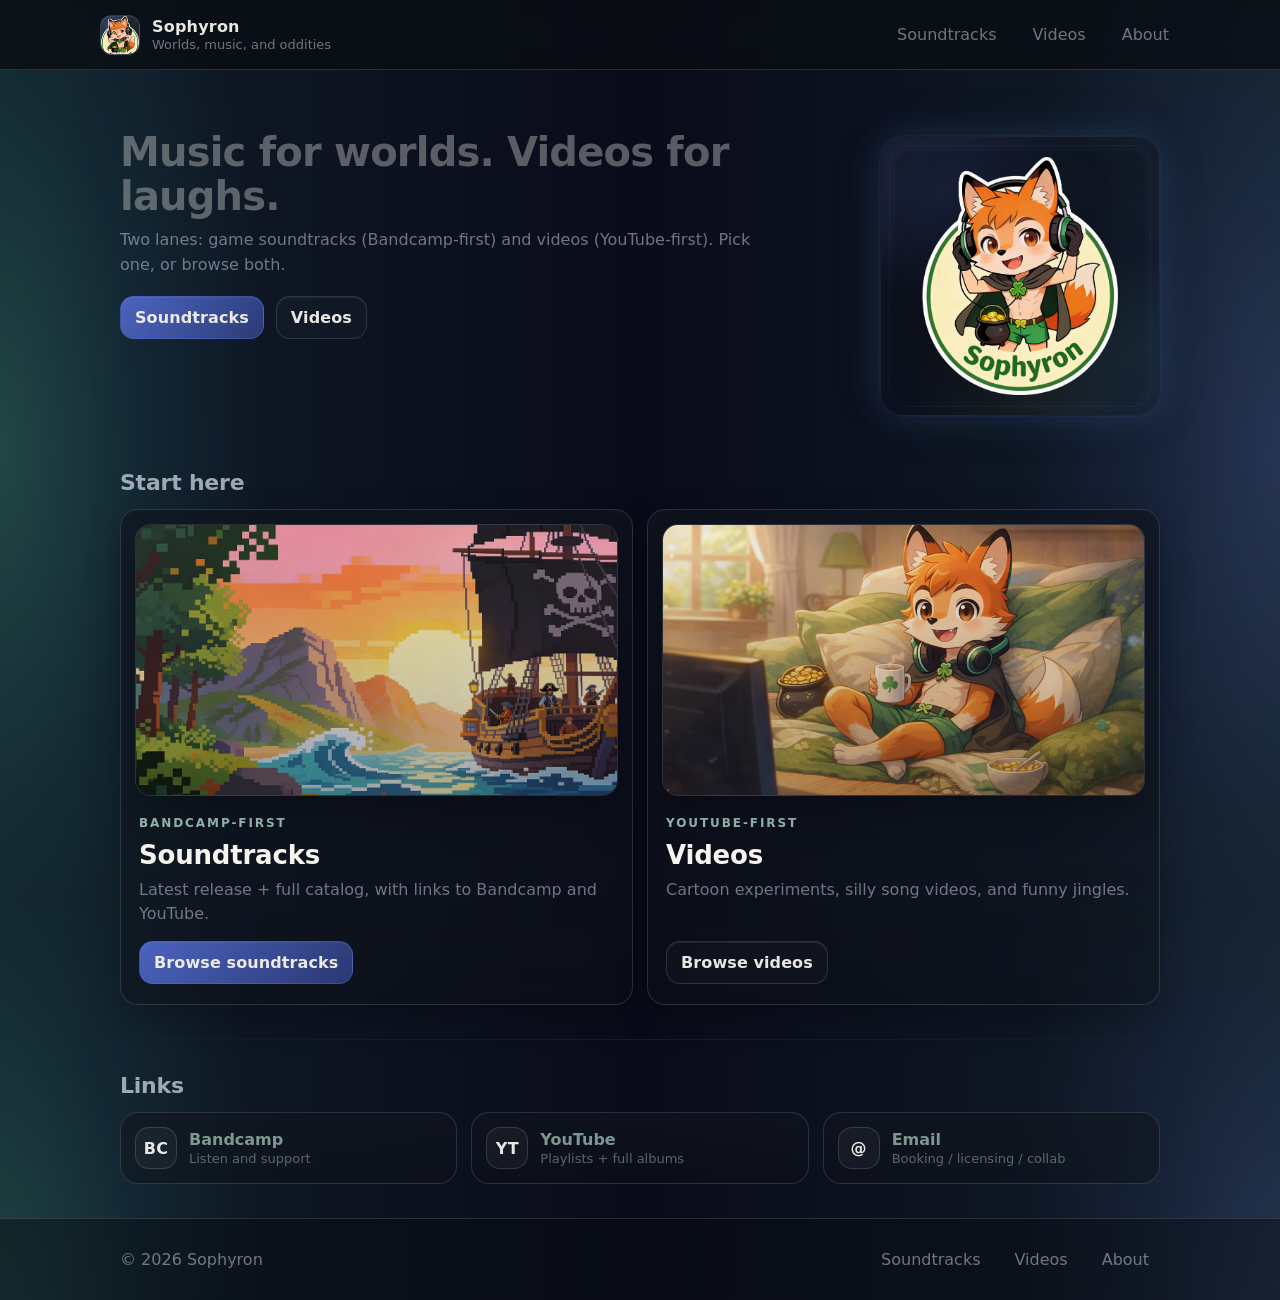
==== commit c27284e9: "Fleshed Out Banners" ====
--- a/index.html
+++ b/index.html
@@ -42,7 +42,7 @@
         <nav class="top-nav" aria-label="Primary">
           <a href="soundtracks.html">Soundtracks</a>
           <a href="videos.html">Videos</a>
-          <a href="#links">Links</a>
+          <a href="index.html" aria-current="page">About</a>
         </nav>
       </div>
     </header>
@@ -176,7 +176,7 @@
         <div class="footer-mini-nav">
           <a href="soundtracks.html">Soundtracks</a>
           <a href="videos.html">Videos</a>
-          <a href="#links">Links</a>
+          <a href="index.html" aria-current="page">About</a>
         </div>
       </div>
     </footer>
--- a/styles.css
+++ b/styles.css
@@ -284,17 +284,21 @@
 }
 .hero-inner {
   display: grid;
-  grid-template-columns: 1.2fr 0.8fr;
+  grid-template-columns: minmax(0, 1.45fr) minmax(240px, 0.55fr);
   gap: 22px;
-  align-items: center;
+  align-items: start;
+}
+.hero-copy {
+  align-self: start;
+  padding-top: 6px;
 }
 .hero h1 {
   margin: 0 0 10px;
-  font-size: clamp(30px, 4vw, 46px);
-  line-height: 1.08;
-  letter-spacing: -0.3px;
-  color: var(--text-hero);
-  text-shadow: 0 0 22px rgba(116, 126, 216, 0.08);
+  font-size: clamp(28px, 3.2vw, 40px);
+  line-height: 1.1;
+  letter-spacing: -0.02em;
+  color: rgba(245, 244, 238, 0.34);
+  text-shadow: none;
 }
 .lede {
   margin: 0 0 18px;
@@ -356,36 +360,40 @@
 .hero-art {
   display: grid;
   place-items: center;
+  padding-top: 12px;
 }
 .hero-art-card {
   position: relative;
-  width: min(360px, 100%);
+  width: min(300px, 100%);
   aspect-ratio: 1 / 1;
   border-radius: 24px;
-  border: 1px solid var(--line);
-  background: var(--surface);
-  backdrop-filter: blur(10px);
-  box-shadow: var(--shadow);
+  border: 1px solid rgba(255, 255, 255, 0.04);
+  background: rgba(14, 18, 26, 0.22);
+  backdrop-filter: blur(8px);
+  box-shadow:
+    0 0 0 1px rgba(var(--accent-rgb), 0.08),
+    0 0 36px rgba(var(--accent-rgb), 0.16),
+    0 0 54px rgba(var(--accent-2-rgb), 0.1);
   overflow: hidden;
 }
 
 .hero-emblem-card {
   display: grid;
   place-items: center;
-  padding: 16px;
+  padding: 14px;
   background:
-    radial-gradient(280px 220px at 24% 20%, var(--accent-soft), transparent 60%),
-    radial-gradient(280px 220px at 78% 76%, var(--accent-2-soft), transparent 54%),
-    radial-gradient(200px 180px at 50% 88%, var(--warm-soft), transparent 60%),
-    linear-gradient(180deg, var(--panel), var(--panel-soft-2));
+    radial-gradient(240px 180px at 24% 20%, rgba(var(--accent-rgb), 0.18), transparent 60%),
+    radial-gradient(240px 180px at 78% 76%, rgba(var(--accent-2-rgb), 0.14), transparent 54%),
+    radial-gradient(180px 160px at 50% 88%, rgba(var(--accent-warm-rgb), 0.08), transparent 60%),
+    linear-gradient(180deg, rgba(18, 24, 34, 0.3), rgba(12, 16, 23, 0.18));
 }
 
 .hero-emblem-card::before {
   content: "";
   position: absolute;
-  inset: 10px;
+  inset: 8px;
   border-radius: 18px;
-  border: 1px solid var(--line-faint);
+  border: 1px solid rgba(255, 255, 255, 0.04);
   pointer-events: none;
 }
 
@@ -394,9 +402,8 @@
   position: absolute;
   inset: 0;
   background:
-    linear-gradient(135deg, var(--panel), transparent 30%),
-    repeating-linear-gradient(135deg, var(--panel) 0px, var(--panel) 1px, transparent 1px, transparent 12px);
-  opacity: 0.32;
+    linear-gradient(135deg, rgba(255, 255, 255, 0.06), transparent 30%);
+  opacity: 0.42;
   pointer-events: none;
 }
 
@@ -410,10 +417,10 @@
   justify-items: center;
   text-align: center;
   gap: 10px;
-  padding: 12px;
+  padding: 6px;
   border-radius: 18px;
-  border: 1px solid var(--line-soft);
-  background: linear-gradient(180deg, rgba(6, 8, 12, 0.36), rgba(6, 8, 12, 0.16));
+  border: none;
+  background: linear-gradient(180deg, rgba(6, 8, 12, 0.18), rgba(6, 8, 12, 0.08));
 }
 
 .hero-emblem-frame-visual {
@@ -421,13 +428,61 @@
 }
 
 .hero-brand-image {
-  width: min(100%, 324px);
+  width: min(100%, 340px);
   aspect-ratio: 1 / 1;
   max-height: 100%;
   display: block;
   object-fit: contain;
   border-radius: 18%;
   filter: drop-shadow(0 14px 24px rgba(0, 0, 0, 0.24));
+}
+
+.hero-category {
+  display: grid;
+  gap: 0;
+  width: min(100%, 680px);
+  margin-bottom: 8px;
+}
+
+.hero-category-media {
+  position: relative;
+  width: 100%;
+  aspect-ratio: 16 / 7;
+  border-radius: 22px;
+  overflow: hidden;
+  border: 1px solid var(--line);
+  background:
+    radial-gradient(circle at 20% 24%, rgba(var(--accent-rgb), 0.24), transparent 42%),
+    radial-gradient(circle at 84% 70%, rgba(var(--accent-2-rgb), 0.18), transparent 38%),
+    rgba(6, 8, 12, 0.32);
+  box-shadow:
+    inset 0 1px 0 rgba(255, 255, 255, 0.08),
+    0 18px 34px rgba(0, 0, 0, 0.22);
+}
+
+.hero-category-media::after {
+  content: "";
+  position: absolute;
+  inset: 0;
+  background:
+    linear-gradient(180deg, rgba(6, 8, 12, 0.04), rgba(6, 8, 12, 0.24)),
+    linear-gradient(135deg, rgba(255, 255, 255, 0.08), transparent 34%);
+  pointer-events: none;
+}
+
+.hero-category-image {
+  width: 100%;
+  height: 100%;
+  display: block;
+  object-fit: cover;
+}
+
+.hero-category-image-soundtracks {
+  object-position: 56% center;
+}
+
+.hero-category-image-videos {
+  object-position: center 38%;
 }
 
 .hero-emblem-glyph {
@@ -491,6 +546,21 @@
 .hero + .section::before {
   display: none;
 }
+
+#latest.section {
+  padding-bottom: 46px;
+}
+
+#catalog.section {
+  padding-top: 46px;
+}
+
+#catalog.section::before {
+  height: 1px;
+  background: linear-gradient(90deg, transparent, var(--line-faint), transparent);
+  box-shadow: none;
+}
+
 .section-head {
   margin-bottom: 14px;
 }
@@ -891,6 +961,9 @@
 }
 
 @media (max-width: 520px) {
+  .hero-category {
+    grid-template-columns: 1fr;
+  }
   .grid {
     grid-template-columns: 1fr;
   }
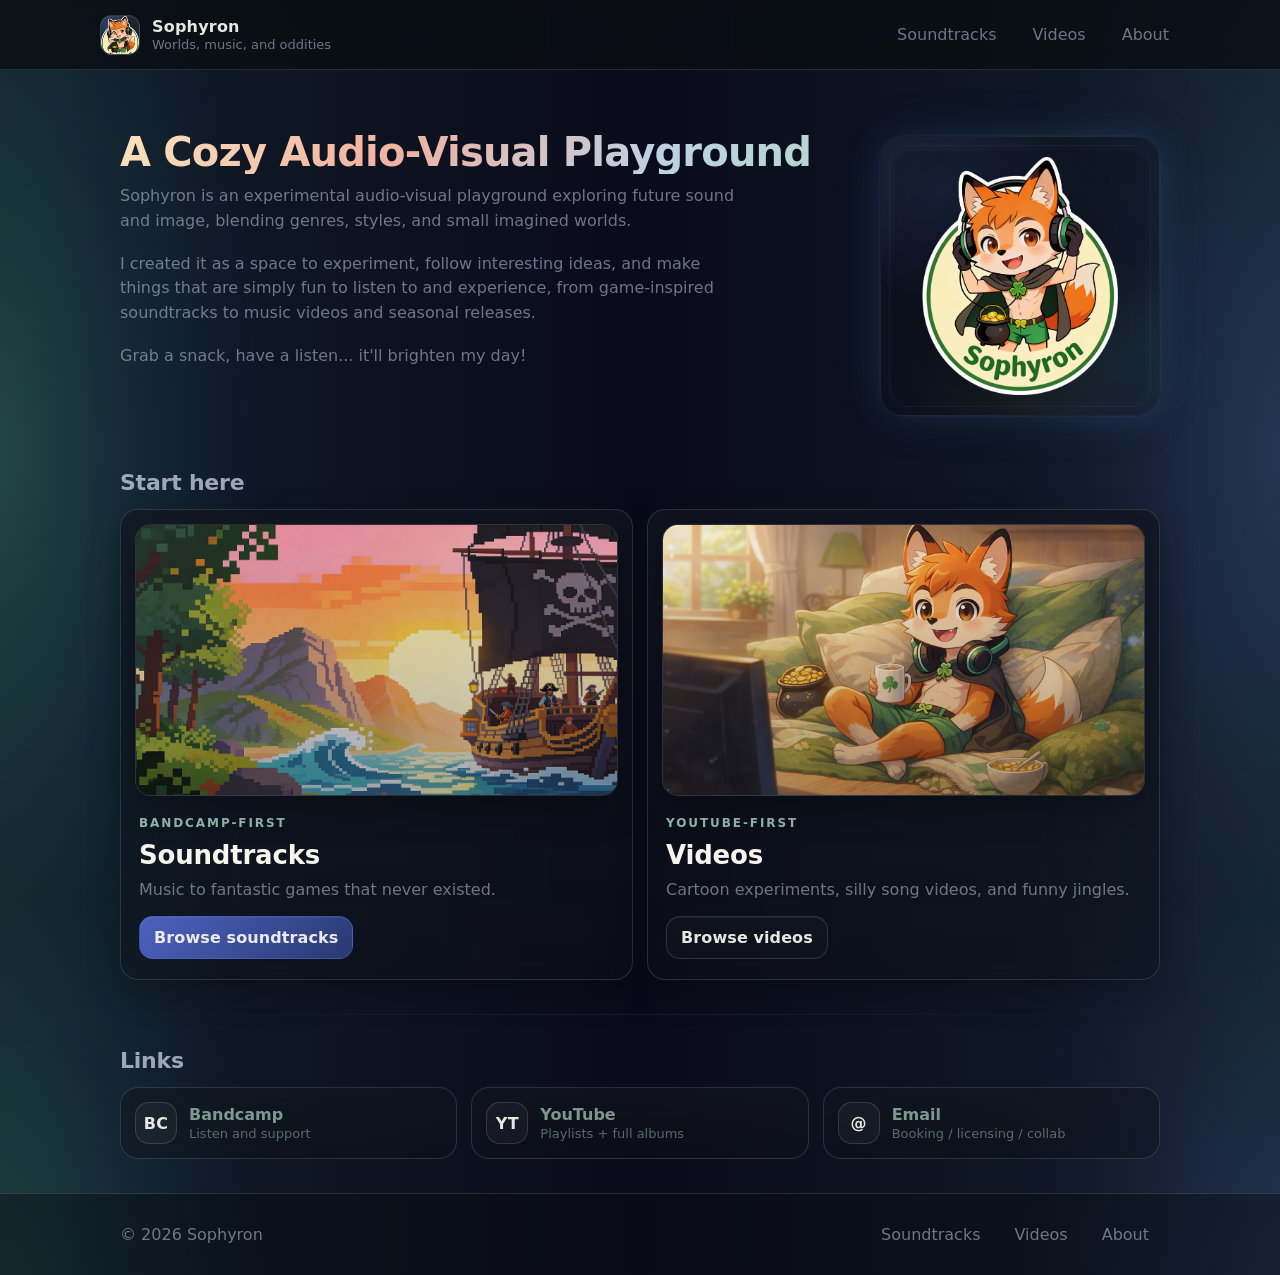
==== commit e8530d56: "More Animations!" ====
--- a/index.html
+++ b/index.html
@@ -51,16 +51,18 @@
       <section class="hero">
         <div class="container hero-inner">
           <div class="hero-copy">
-            <h1>Music for worlds. Videos for laughs.</h1>
+            <h1 class="home-hero-title">A Cozy Audio-Visual Playground</h1>
             <p class="lede">
-              Two lanes: game soundtracks (Bandcamp-first) and videos
-              (YouTube-first). Pick one, or browse both.
+              Sophyron is an experimental audio-visual playground exploring future
+              sound and image, blending genres, styles, and small imagined worlds.
             </p>
-
-            <div class="hero-ctas">
-              <a class="btn btn-primary" href="soundtracks.html">Soundtracks</a>
-              <a class="btn btn-ghost" href="videos.html">Videos</a>
-            </div>
+            <p class="lede">
+              I created it as a space to experiment, follow interesting ideas,
+              and make things that are simply fun to listen to and experience,
+              from game-inspired soundtracks to music videos and seasonal
+              releases.
+            </p>
+            <p class="lede">Grab a snack, have a listen... it'll brighten my day!</p>
           </div>
 
           <div class="hero-art" aria-hidden="true">
@@ -95,9 +97,7 @@
               <div class="hub-content">
                 <div class="hub-kicker">Bandcamp-first</div>
                 <div class="hub-title">Soundtracks</div>
-                <div class="hub-sub muted">
-                  Latest release + full catalog, with links to Bandcamp and YouTube.
-                </div>
+                <div class="hub-sub muted">Music to fantastic games that never existed.</div>
                 <div class="hub-cta">
                   <span class="btn btn-primary">Browse soundtracks</span>
                 </div>
--- a/styles.css
+++ b/styles.css
@@ -151,6 +151,9 @@
   gap: 12px;
   min-width: 240px;
 }
+.brand[href] {
+  cursor: pointer;
+}
 
 .brand-mark {
   width: 40px;
@@ -166,11 +169,13 @@
     linear-gradient(180deg, var(--panel-2), var(--panel-soft-2));
   border: 1px solid var(--line);
   box-shadow: inset 0 1px 0 var(--panel);
+  transition: transform 180ms ease, box-shadow 180ms ease, border-color 180ms ease;
 }
 
 .brand-name {
   font-weight: 800;
   letter-spacing: 0.2px;
+  transition: color 180ms ease, transform 180ms ease;
 }
 
 .brand-icon-image {
@@ -178,12 +183,44 @@
   height: 100%;
   display: block;
   object-fit: contain;
+  transition: transform 260ms cubic-bezier(0.22, 1, 0.36, 1);
 }
 
 .brand-tagline {
   color: var(--muted);
   font-size: 13px;
   margin-top: 1px;
+  transition: color 180ms ease;
+}
+
+.brand[href]:hover .brand-mark,
+.brand[href]:focus-visible .brand-mark {
+  transform: translateY(-1px) rotate(-4deg);
+  border-color: rgba(255, 255, 255, 0.14);
+  box-shadow:
+    inset 0 1px 0 var(--panel),
+    0 0 16px rgba(var(--accent-rgb), 0.14),
+    0 0 24px rgba(var(--accent-2-rgb), 0.1);
+}
+
+.brand[href]:hover .brand-icon-image,
+.brand[href]:focus-visible .brand-icon-image {
+  transform: scale(1.08) rotate(4deg);
+}
+
+.brand[href]:hover .brand-name,
+.brand[href]:focus-visible .brand-name {
+  color: var(--text-hero);
+  transform: translateX(1px);
+}
+
+.brand[href]:hover .brand-tagline,
+.brand[href]:focus-visible .brand-tagline {
+  color: rgba(206, 216, 232, 0.74);
+}
+
+.brand[href]:focus-visible {
+  outline: none;
 }
 
 .brand-glyph,
@@ -299,6 +336,21 @@
   letter-spacing: -0.02em;
   color: rgba(245, 244, 238, 0.34);
   text-shadow: none;
+}
+
+.home-hero-title {
+  color: rgba(250, 242, 223, 0.96);
+  background: linear-gradient(
+    135deg,
+    rgba(255, 232, 194, 0.98) 0%,
+    rgba(255, 188, 169, 0.94) 38%,
+    rgba(206, 226, 241, 0.92) 72%,
+    rgba(191, 228, 214, 0.94) 100%
+  );
+  -webkit-background-clip: text;
+  background-clip: text;
+  -webkit-text-fill-color: transparent;
+  text-shadow: 0 0 26px rgba(255, 196, 174, 0.08);
 }
 .lede {
   margin: 0 0 18px;
@@ -361,6 +413,9 @@
   display: grid;
   place-items: center;
   padding-top: 12px;
+}
+.hero-art-link {
+  cursor: pointer;
 }
 .hero-art-card {
   position: relative;
@@ -375,6 +430,37 @@
     0 0 36px rgba(var(--accent-rgb), 0.16),
     0 0 54px rgba(var(--accent-2-rgb), 0.1);
   overflow: hidden;
+  transition: transform 180ms ease, box-shadow 180ms ease, border-color 180ms ease;
+}
+
+.hero-art-link:hover .hero-art-card {
+  transform: translateY(-1px);
+  border-color: rgba(255, 255, 255, 0.08);
+  box-shadow:
+    0 0 0 1px rgba(var(--accent-rgb), 0.1),
+    0 0 42px rgba(var(--accent-rgb), 0.18),
+    0 0 62px rgba(var(--accent-2-rgb), 0.12);
+}
+
+.hero-art-link:focus-visible {
+  outline: none;
+}
+
+.hero-art-link:focus-visible .hero-art-card {
+  border-color: rgba(255, 255, 255, 0.12);
+  box-shadow:
+    0 0 0 2px rgba(var(--accent-rgb), 0.22),
+    0 0 42px rgba(var(--accent-rgb), 0.2),
+    0 0 62px rgba(var(--accent-2-rgb), 0.12);
+}
+
+.hero-art:not(.hero-art-link):hover .hero-art-card {
+  transform: translateY(-1px);
+  border-color: rgba(255, 255, 255, 0.08);
+  box-shadow:
+    0 0 0 1px rgba(var(--accent-rgb), 0.1),
+    0 0 42px rgba(var(--accent-rgb), 0.18),
+    0 0 62px rgba(var(--accent-2-rgb), 0.12);
 }
 
 .hero-emblem-card {
@@ -435,6 +521,13 @@
   object-fit: contain;
   border-radius: 18%;
   filter: drop-shadow(0 14px 24px rgba(0, 0, 0, 0.24));
+  transition: transform 220ms ease;
+}
+
+.hero-art-link:hover .hero-brand-image,
+.hero-art-link:focus-visible .hero-brand-image,
+.hero-art:not(.hero-art-link):hover .hero-brand-image {
+  transform: scale(1.035);
 }
 
 .hero-category {
@@ -458,6 +551,7 @@
   box-shadow:
     inset 0 1px 0 rgba(255, 255, 255, 0.08),
     0 18px 34px rgba(0, 0, 0, 0.22);
+  transition: transform 220ms ease, box-shadow 220ms ease, border-color 220ms ease;
 }
 
 .hero-category-media::after {
@@ -475,6 +569,8 @@
   height: 100%;
   display: block;
   object-fit: cover;
+  transform: scale(1.015);
+  transition: transform 360ms cubic-bezier(0.22, 1, 0.36, 1);
 }
 
 .hero-category-image-soundtracks {
@@ -483,6 +579,18 @@
 
 .hero-category-image-videos {
   object-position: center 38%;
+}
+
+.hero-category:hover .hero-category-media {
+  transform: translateY(-1px);
+  border-color: rgba(255, 255, 255, 0.1);
+  box-shadow:
+    inset 0 1px 0 rgba(255, 255, 255, 0.08),
+    0 20px 38px rgba(0, 0, 0, 0.24);
+}
+
+.hero-category:hover .hero-category-image {
+  transform: scale(1.045) rotate(-0.35deg) translateX(0.4%);
 }
 
 .hero-emblem-glyph {
@@ -603,6 +711,12 @@
   width: 100%;
   height: 100%;
   object-fit: cover;
+  transform: scale(1.02);
+  transition: transform 220ms ease;
+}
+
+.featured:hover .cover img {
+  transform: scale(1.05);
 }
 
 .kicker {
@@ -811,12 +925,19 @@
   display: block;
   aspect-ratio: 1 / 1;
   background: rgba(10, 13, 18, 0.46);
+  overflow: hidden;
 }
 .card-media img {
   width: 100%;
   height: 100%;
   object-fit: cover;
   display: block;
+  transform: scale(1.02);
+  transition: transform 220ms ease;
+}
+
+.card:hover .card-media img {
+  transform: scale(1.05);
 }
 .card-body {
   padding: 12px 12px 14px;
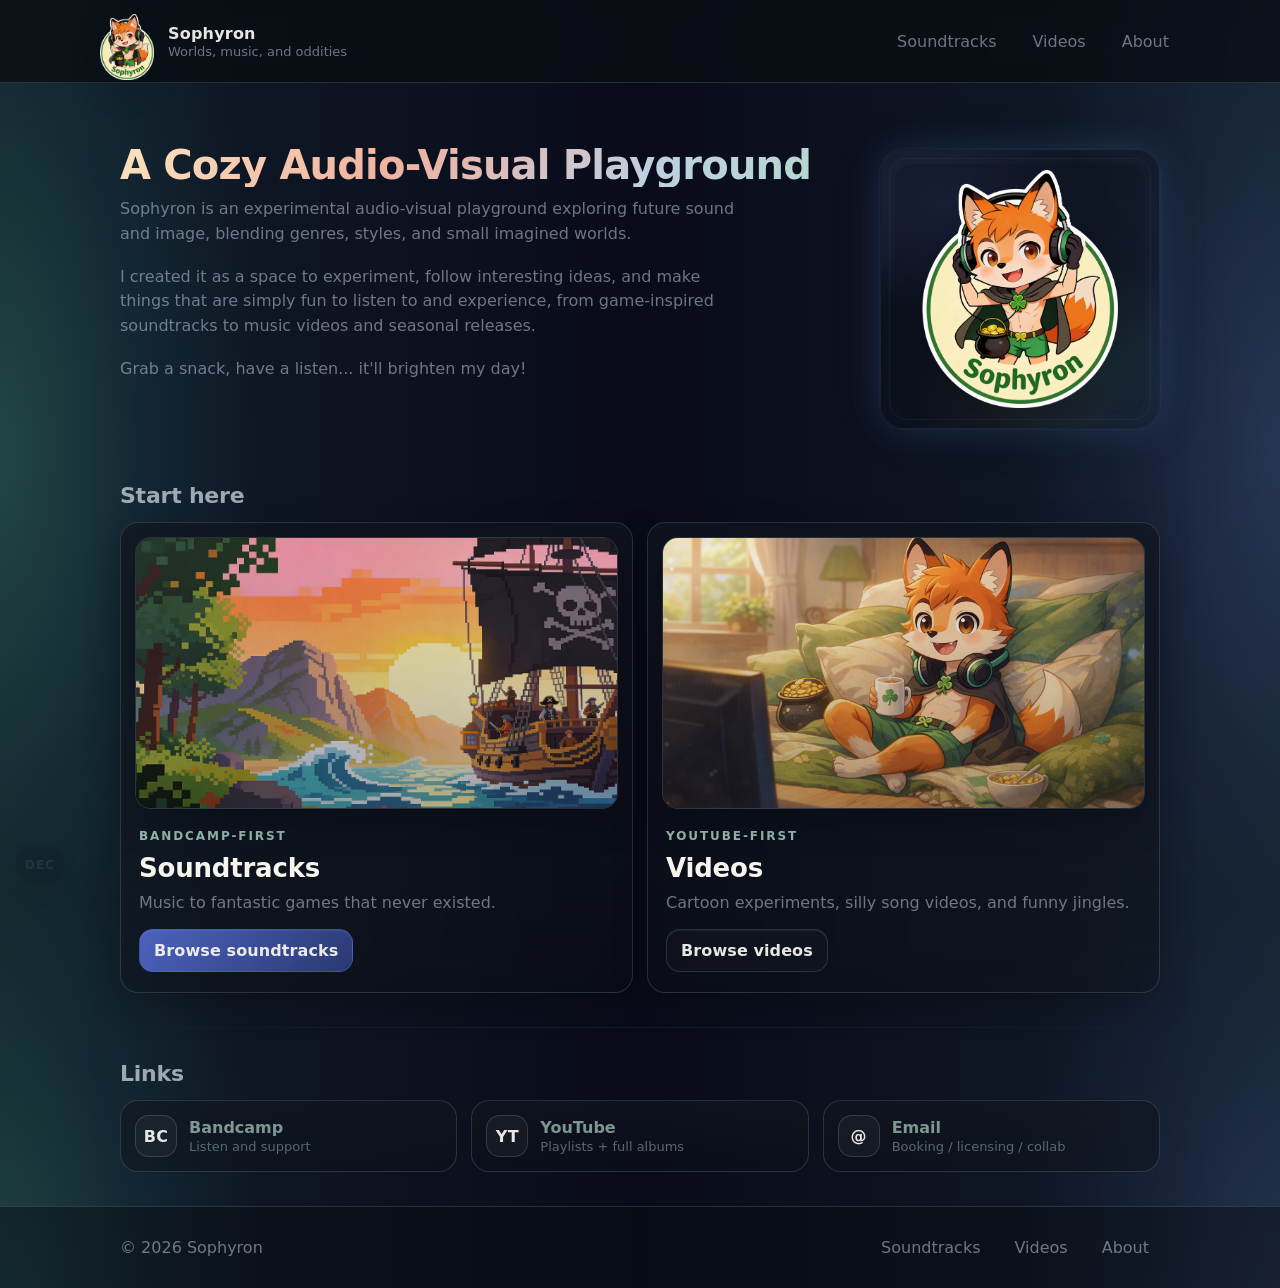
==== commit bf8db0e3: "Favicon Test" ====
--- a/index.html
+++ b/index.html
@@ -17,7 +17,7 @@
     <meta property="og:type" content="website" />
     <meta property="og:image" content="assets/og-image.svg" />
 
-    <link rel="icon" href="assets/favicon.svg" />
+    <link rel="icon" href="assets/branding/icons/04-april.png" />
     <link rel="stylesheet" href="styles.css" />
   </head>
   <body>
--- a/styles.css
+++ b/styles.css
@@ -128,6 +128,51 @@
   z-index: 10;
 }
 
+.branding-debug {
+  position: fixed;
+  left: 14px;
+  bottom: 14px;
+  z-index: 30;
+  min-width: 42px;
+  height: 42px;
+  padding: 0 10px;
+  border-radius: 999px;
+  border: 1px solid rgba(255, 255, 255, 0.06);
+  background: rgba(8, 11, 16, 0.36);
+  color: rgba(245, 244, 238, 0.34);
+  font: inherit;
+  font-size: 12px;
+  font-weight: 700;
+  letter-spacing: 0.08em;
+  text-transform: uppercase;
+  backdrop-filter: blur(10px);
+  box-shadow: 0 8px 24px rgba(0, 0, 0, 0.18);
+  cursor: pointer;
+  opacity: 0.22;
+  transition:
+    opacity 160ms ease,
+    transform 160ms ease,
+    color 160ms ease,
+    border-color 160ms ease,
+    background 160ms ease;
+}
+
+.branding-debug:hover,
+.branding-debug:focus-visible {
+  opacity: 0.86;
+  transform: translateY(-1px);
+  color: rgba(245, 244, 238, 0.9);
+  border-color: rgba(255, 255, 255, 0.14);
+  background: rgba(12, 16, 23, 0.78);
+  outline: none;
+}
+
+.branding-debug[data-active="true"] {
+  color: rgba(206, 226, 241, 0.74);
+  border-color: rgba(var(--accent-rgb), 0.22);
+  background: rgba(18, 24, 34, 0.62);
+}
+
 .site-header {
   position: sticky;
   top: 0;
@@ -148,7 +193,7 @@
 .brand {
   display: flex;
   align-items: center;
-  gap: 12px;
+  gap: 14px;
   min-width: 240px;
 }
 .brand[href] {
@@ -156,20 +201,13 @@
 }
 
 .brand-mark {
-  width: 40px;
-  height: 40px;
+  width: 54px;
+  height: 54px;
   display: grid;
   place-items: center;
-  border-radius: 12px;
   position: relative;
-  overflow: hidden;
-  background:
-    radial-gradient(circle at 28% 28%, var(--accent-glow-strong), transparent 48%),
-    radial-gradient(circle at 76% 78%, var(--accent-2-glow-strong), transparent 40%),
-    linear-gradient(180deg, var(--panel-2), var(--panel-soft-2));
-  border: 1px solid var(--line);
-  box-shadow: inset 0 1px 0 var(--panel);
-  transition: transform 180ms ease, box-shadow 180ms ease, border-color 180ms ease;
+  flex: 0 0 auto;
+  transition: transform 180ms ease, filter 180ms ease;
 }
 
 .brand-name {
@@ -183,7 +221,8 @@
   height: 100%;
   display: block;
   object-fit: contain;
-  transition: transform 260ms cubic-bezier(0.22, 1, 0.36, 1);
+  filter: drop-shadow(0 8px 16px rgba(0, 0, 0, 0.16));
+  transition: transform 260ms cubic-bezier(0.22, 1, 0.36, 1), filter 180ms ease;
 }
 
 .brand-tagline {
@@ -196,16 +235,15 @@
 .brand[href]:hover .brand-mark,
 .brand[href]:focus-visible .brand-mark {
   transform: translateY(-1px) rotate(-4deg);
-  border-color: rgba(255, 255, 255, 0.14);
-  box-shadow:
-    inset 0 1px 0 var(--panel),
-    0 0 16px rgba(var(--accent-rgb), 0.14),
-    0 0 24px rgba(var(--accent-2-rgb), 0.1);
+  filter: drop-shadow(0 0 12px rgba(var(--accent-rgb), 0.16));
 }
 
 .brand[href]:hover .brand-icon-image,
 .brand[href]:focus-visible .brand-icon-image {
   transform: scale(1.08) rotate(4deg);
+  filter:
+    drop-shadow(0 10px 18px rgba(0, 0, 0, 0.18))
+    drop-shadow(0 0 10px rgba(var(--accent-rgb), 0.12));
 }
 
 .brand[href]:hover .brand-name,
